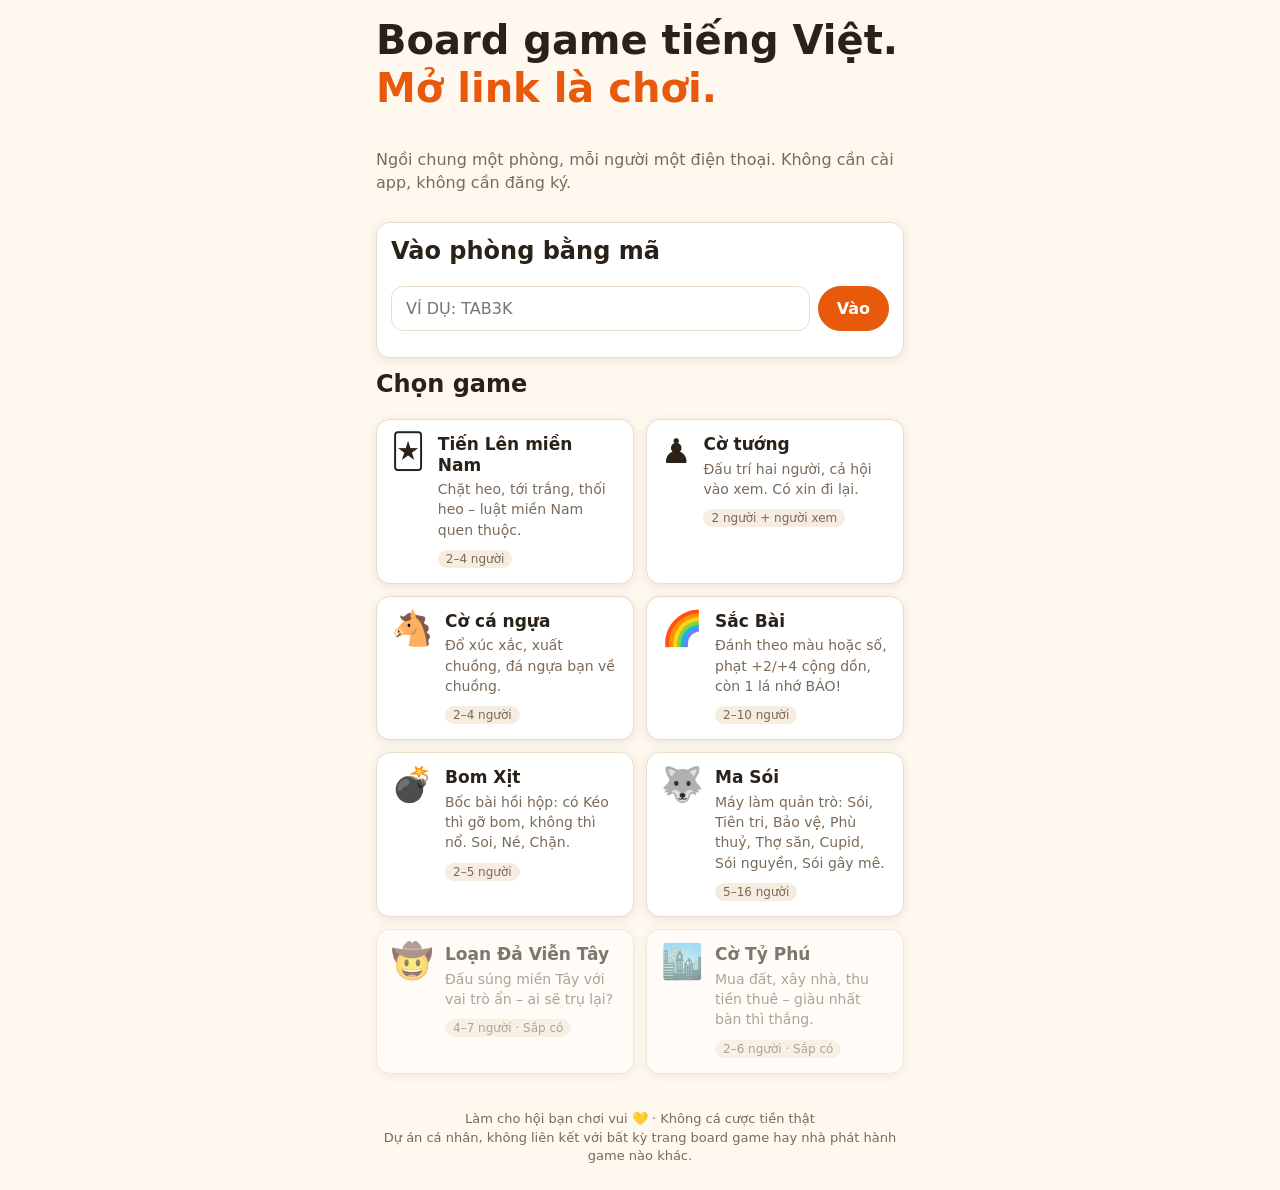
==== index.html @ c7acef63 "Board Game Hội Bạn: 6 game chơi P2P trên điện thoại - Trang chủ, phòng chơi P2P qua PeerJS (mã phòng" ====
<!doctype html>
<html lang="vi">
<head>
<meta charset="utf-8">
<meta name="viewport" content="width=device-width,initial-scale=1,viewport-fit=cover">
<title>Board Game Hội Bạn</title>
<meta name="description" content="Board game tiếng Việt chơi cùng hội bạn trên điện thoại. Mở link là chơi.">
<link rel="icon" href="data:image/svg+xml,<svg xmlns='http://www.w3.org/2000/svg' viewBox='0 0 100 100'><text y='.9em' font-size='90'>🎲</text></svg>">
<link rel="stylesheet" href="shared/ui.css">
<style>
  .hero h1 { font-size: clamp(28px, 8vw, 40px); }
  .hero h1 span { color: var(--accent); }
  .games { display: grid; grid-template-columns: repeat(auto-fill, minmax(240px, 1fr)); gap: 12px; }
  .game { display: flex; gap: 12px; align-items: flex-start; text-decoration: none; color: inherit; }
  .game .ico { font-size: 34px; line-height: 1; }
  .game h3 { margin: 0 0 4px; font-size: 17px; }
  .game p { margin: 0 0 6px; font-size: 14px; }
  .game.soon { opacity: .6; }
  a.game:hover, a.game:focus-visible { border-color: var(--accent); outline: none; }
  footer { text-align: center; font-size: 13px; padding: 24px 0 8px; }
</style>
</head>
<body>
<main class="wrap stack">
  <section class="hero stack">
    <h1>Board game tiếng Việt.<br><span>Mở link là chơi.</span></h1>
    <p class="muted">Ngồi chung một phòng, mỗi người một điện thoại. Không cần cài app, không cần đăng ký.</p>
  </section>

  <section class="card-tile stack" aria-labelledby="join-h">
    <h2 id="join-h">Vào phòng bằng mã</h2>
    <form id="join" class="row" novalidate>
      <input id="code" class="input" style="flex:1;min-width:140px;text-transform:uppercase" maxlength="5" placeholder="Ví dụ: TAB3K" autocomplete="off" aria-label="Mã phòng">
      <button class="btn btn-primary">Vào</button>
    </form>
    <div id="err" class="muted" role="alert"></div>
  </section>

  <h2>Chọn game</h2>
  <section class="games" id="games"></section>

  <footer class="muted">Làm cho hội bạn chơi vui 💛 · Không cá cược tiền thật<br>Dự án cá nhân, không liên kết với bất kỳ trang board game hay nhà phát hành game nào khác.</footer>
</main>
<script>
  // Ký tự đầu của mã phòng = mã game.
  const GAMES = [
    { ico: '🃏', name: 'Tiến Lên miền Nam', desc: 'Chặt heo, tới trắng, thối heo – luật miền Nam quen thuộc.', ppl: '2–4 người', href: 'tienlen/', code: 'T' },
    { ico: '♟️', name: 'Cờ tướng', desc: 'Đấu trí hai người, cả hội vào xem. Có xin đi lại.', ppl: '2 người + người xem', href: 'cotuong/', code: 'X' },
    { ico: '🐴', name: 'Cờ cá ngựa', desc: 'Đổ xúc xắc, xuất chuồng, đá ngựa bạn về chuồng.', ppl: '2–4 người', href: 'cangua/', code: 'N' },
    { ico: '🌈', name: 'Sắc Bài', desc: 'Đánh theo màu hoặc số, phạt +2/+4 cộng dồn, còn 1 lá nhớ BÁO!', ppl: '2–10 người', href: 'sacbai/', code: 'S' },
    { ico: '💣', name: 'Bom Xịt', desc: 'Bốc bài hồi hộp: có Kéo thì gỡ bom, không thì nổ. Soi, Né, Chặn.', ppl: '2–5 người', href: 'bomxit/', code: 'B' },
    { ico: '🐺', name: 'Ma Sói', desc: 'Máy làm quản trò: Sói, Tiên tri, Bảo vệ, Phù thuỷ, Thợ săn, Cupid, Sói nguyền, Sói gây mê.', ppl: '5–16 người', href: 'masoi/', code: 'M' },
    { ico: '🤠', name: 'Loạn Đả Viễn Tây', desc: 'Đấu súng miền Tây với vai trò ẩn – ai sẽ trụ lại?', ppl: '4–7 người' },
    { ico: '🏙️', name: 'Cờ Tỷ Phú', desc: 'Mua đất, xây nhà, thu tiền thuê – giàu nhất bàn thì thắng.', ppl: '2–6 người' },
  ];
  const box = document.getElementById('games');
  for (const g of GAMES) {
    const a = document.createElement(g.href ? 'a' : 'div');
    a.className = 'card-tile game' + (g.href ? '' : ' soon');
    if (g.href) a.href = g.href;
    a.innerHTML = `<span class="ico" aria-hidden="true"></span><div><h3></h3><p class="muted"></p><span class="badge"></span></div>`;
    a.querySelector('.ico').textContent = g.ico;
    a.querySelector('h3').textContent = g.name;
    a.querySelector('p').textContent = g.desc;
    a.querySelector('.badge').textContent = g.href ? g.ppl : g.ppl + ' · Sắp có';
    box.append(a);
  }
  document.getElementById('join').addEventListener('submit', (e) => {
    e.preventDefault();
    const c = document.getElementById('code').value.trim().toUpperCase();
    const g = GAMES.find((x) => x.code && x.code === c[0]);
    if (!/^[A-Z0-9]{5}$/.test(c) || !g) { document.getElementById('err').textContent = 'Mã không đúng.'; return; }
    location.href = g.href + '?phong=' + c;
  });
</script>
</body>
</html>
---- shared/ui.css ----
:root {
  --bg: #fff8ef; --surface: #ffffff; --surface-2: #f6ecdf; --text: #2a2118; --muted: #7a6a5a;
  --line: #eadccb; --accent: #e8590c; --accent-text: #fff; --ok: #2f9e44; --danger: #d6336c;
  --red-suit: #d62828; --felt: #1f6f50; --felt-text: #f1fff7;
  --radius: 14px; --shadow: 0 2px 10px rgb(60 40 20 / .10);
  color-scheme: light;
}
@media (prefers-color-scheme: dark) {
  :root:not([data-theme="light"]) {
    --bg: #17130f; --surface: #221c16; --surface-2: #2c241c; --text: #f3ebe1; --muted: #a8998a;
    --line: #3a3027; --accent: #ff7a2e; --ok: #51cf66; --danger: #f06595; --red-suit: #ff6b6b;
    --felt: #164b37; --shadow: 0 2px 10px rgb(0 0 0 / .4); color-scheme: dark;
  }
}
:root[data-theme="dark"] {
  --bg: #17130f; --surface: #221c16; --surface-2: #2c241c; --text: #f3ebe1; --muted: #a8998a;
  --line: #3a3027; --accent: #ff7a2e; --ok: #51cf66; --danger: #f06595; --red-suit: #ff6b6b;
  --felt: #164b37; --shadow: 0 2px 10px rgb(0 0 0 / .4); color-scheme: dark;
}
* { box-sizing: border-box; }
html, body { margin: 0; }
body {
  background: var(--bg); color: var(--text); min-height: 100dvh;
  font: 16px/1.45 system-ui, -apple-system, "Segoe UI", Roboto, sans-serif;
  -webkit-tap-highlight-color: transparent; overflow-x: hidden;
}
.wrap { max-width: 560px; margin: 0 auto; padding: 16px; }
h1, h2, h3 { line-height: 1.2; margin: 0 0 8px; }
.muted { color: var(--muted); }
.stack { display: flex; flex-direction: column; gap: 12px; }
.row { display: flex; gap: 8px; align-items: center; flex-wrap: wrap; }
.btn {
  min-height: 44px; min-width: 44px; padding: 10px 18px; border-radius: 999px;
  border: 1px solid var(--line); background: var(--surface); color: var(--text);
  font: inherit; font-weight: 600; cursor: pointer;
}
.btn:disabled { opacity: .45; cursor: default; }
.btn-primary { background: var(--accent); border-color: var(--accent); color: var(--accent-text); }
.btn-small { min-height: 36px; padding: 6px 12px; font-size: 14px; }
.input {
  min-height: 44px; padding: 10px 14px; border-radius: 12px; border: 1px solid var(--line);
  background: var(--surface); color: var(--text); font: inherit; width: 100%;
}
.card-tile {
  background: var(--surface); border: 1px solid var(--line); border-radius: var(--radius);
  padding: 14px; box-shadow: var(--shadow);
}
.code-big { font: 800 40px/1 ui-monospace, Menlo, Consolas, monospace; letter-spacing: 6px; }
.dot { display: inline-block; width: 9px; height: 9px; border-radius: 50%; background: var(--muted); }
.dot.on { background: var(--ok); }
.qr svg, .qr img { width: 160px; height: 160px; background: #fff; padding: 6px; border-radius: 10px; }
.toast {
  position: fixed; left: 50%; bottom: 24px; transform: translateX(-50%); z-index: 50;
  background: var(--text); color: var(--bg); padding: 10px 16px; border-radius: 999px; max-width: 90vw;
}
.badge { font-size: 12px; padding: 2px 8px; border-radius: 999px; background: var(--surface-2); color: var(--muted); }
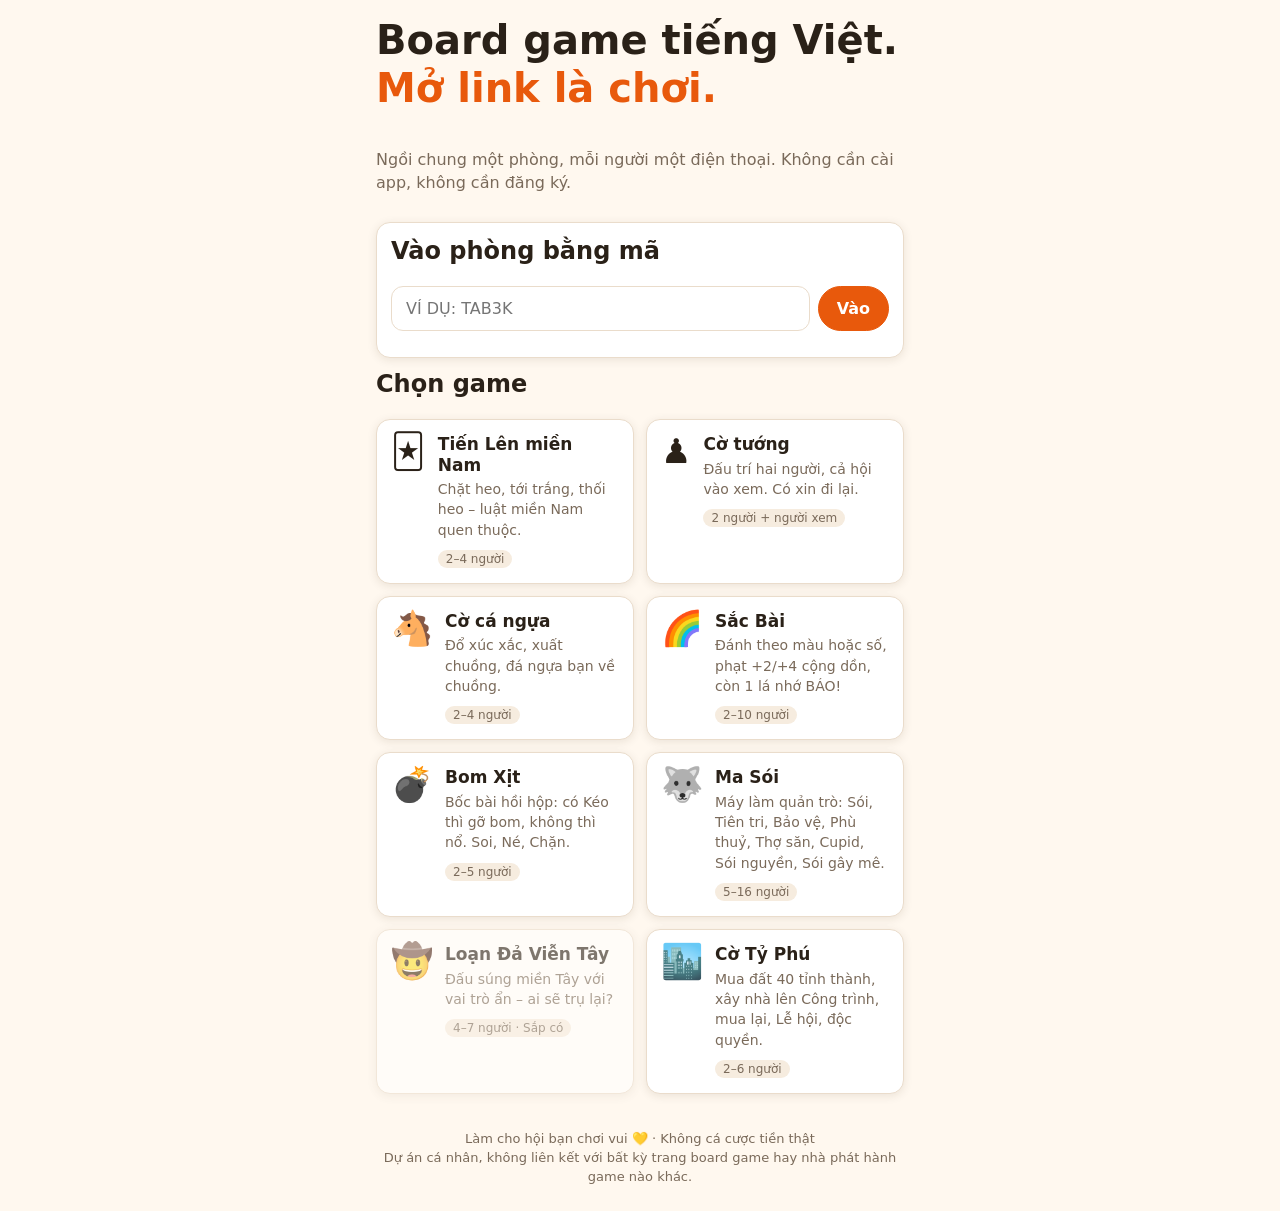
==== commit dfbe17e5: "Thêm Cờ Tỷ Phú: 40 ô tỉnh thành, 3 nhà + Công trình, mua lại, lễ hội - typhu/engine.js: luật đầy đủ " ====
--- a/index.html
+++ b/index.html
@@ -51,7 +51,7 @@
     { ico: '💣', name: 'Bom Xịt', desc: 'Bốc bài hồi hộp: có Kéo thì gỡ bom, không thì nổ. Soi, Né, Chặn.', ppl: '2–5 người', href: 'bomxit/', code: 'B' },
     { ico: '🐺', name: 'Ma Sói', desc: 'Máy làm quản trò: Sói, Tiên tri, Bảo vệ, Phù thuỷ, Thợ săn, Cupid, Sói nguyền, Sói gây mê.', ppl: '5–16 người', href: 'masoi/', code: 'M' },
     { ico: '🤠', name: 'Loạn Đả Viễn Tây', desc: 'Đấu súng miền Tây với vai trò ẩn – ai sẽ trụ lại?', ppl: '4–7 người' },
-    { ico: '🏙️', name: 'Cờ Tỷ Phú', desc: 'Mua đất, xây nhà, thu tiền thuê – giàu nhất bàn thì thắng.', ppl: '2–6 người' },
+    { ico: '🏙️', name: 'Cờ Tỷ Phú', desc: 'Mua đất 40 tỉnh thành, xây nhà lên Công trình, mua lại, Lễ hội, độc quyền.', ppl: '2–6 người', href: 'typhu/', code: 'P' },
   ];
   const box = document.getElementById('games');
   for (const g of GAMES) {
--- a/shared/ui.css
+++ b/shared/ui.css
@@ -54,3 +54,11 @@
   background: var(--text); color: var(--bg); padding: 10px 16px; border-radius: 999px; max-width: 90vw;
 }
 .badge { font-size: 12px; padding: 2px 8px; border-radius: 999px; background: var(--surface-2); color: var(--muted); }
+/* Khung trang game dùng chung */
+.top { display:flex; justify-content:space-between; align-items:center; gap:8px; }
+.top a { color: var(--muted); text-decoration: none; }
+.net { font-size: 13px; }
+.status { font-weight:700; text-align:center; }
+.status.me { color: var(--accent); }
+.scores li { display:flex; justify-content:space-between; padding:4px 0; border-bottom:1px dashed var(--line); }
+.result h2 { color: var(--accent); }
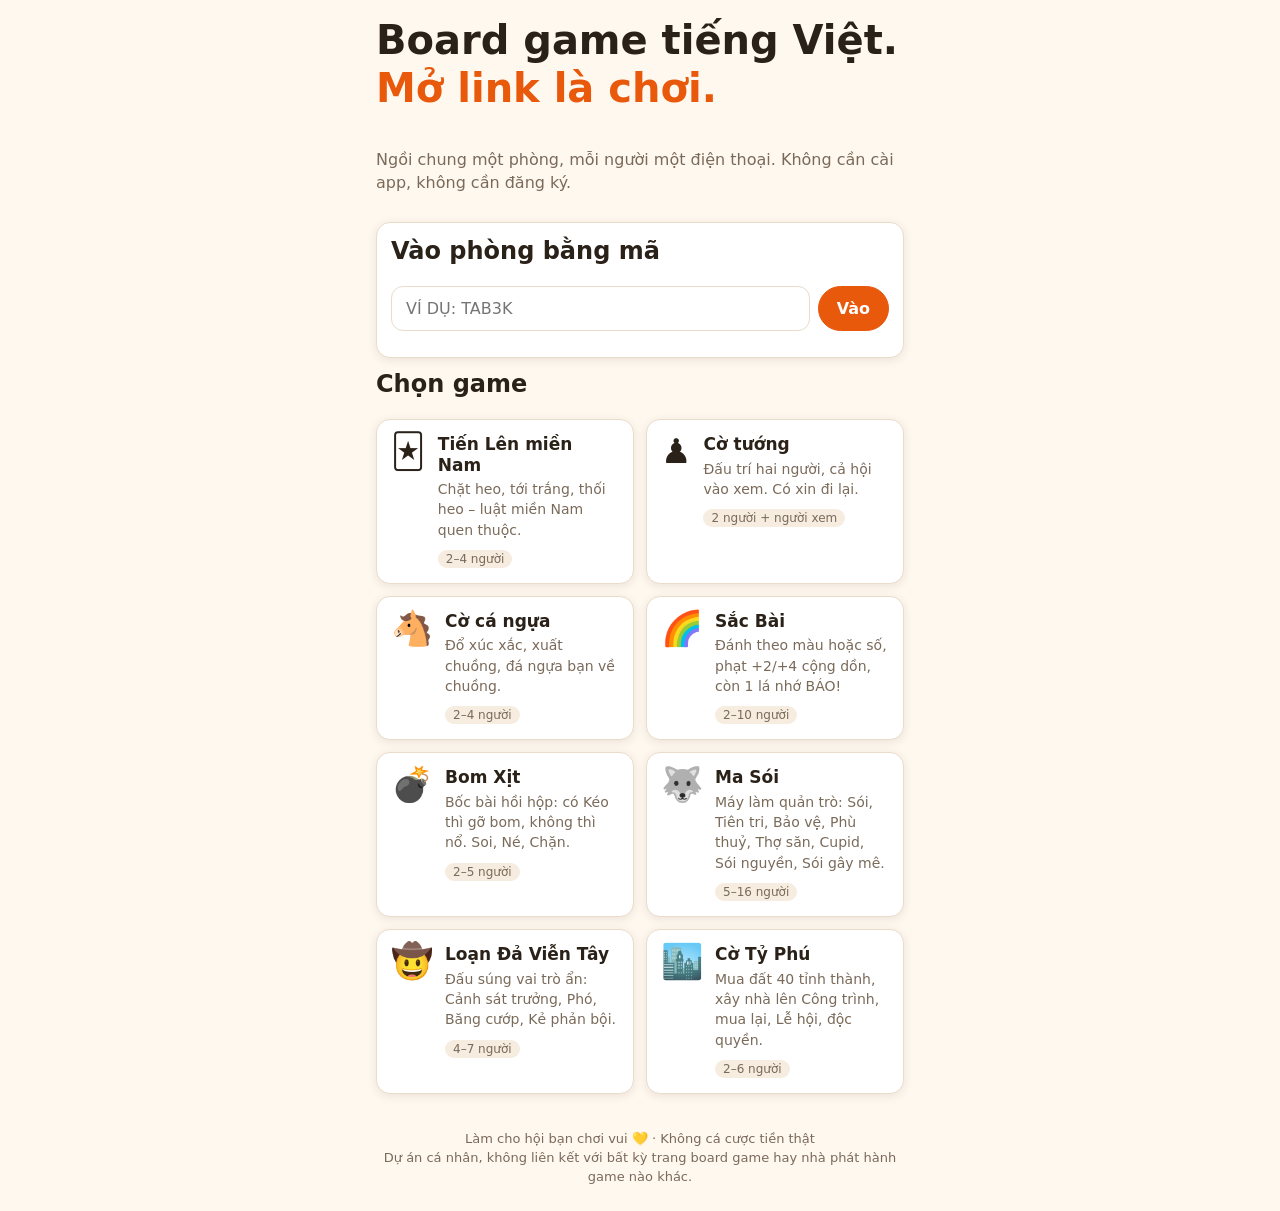
==== commit a401b898: "Thêm Loạn Đả Viễn Tây: đấu súng vai trò ẩn 4–7 người - loanda/engine.js: 4 vai, khoảng cách, 21 loại" ====
--- a/index.html
+++ b/index.html
@@ -50,7 +50,7 @@
     { ico: '🌈', name: 'Sắc Bài', desc: 'Đánh theo màu hoặc số, phạt +2/+4 cộng dồn, còn 1 lá nhớ BÁO!', ppl: '2–10 người', href: 'sacbai/', code: 'S' },
     { ico: '💣', name: 'Bom Xịt', desc: 'Bốc bài hồi hộp: có Kéo thì gỡ bom, không thì nổ. Soi, Né, Chặn.', ppl: '2–5 người', href: 'bomxit/', code: 'B' },
     { ico: '🐺', name: 'Ma Sói', desc: 'Máy làm quản trò: Sói, Tiên tri, Bảo vệ, Phù thuỷ, Thợ săn, Cupid, Sói nguyền, Sói gây mê.', ppl: '5–16 người', href: 'masoi/', code: 'M' },
-    { ico: '🤠', name: 'Loạn Đả Viễn Tây', desc: 'Đấu súng miền Tây với vai trò ẩn – ai sẽ trụ lại?', ppl: '4–7 người' },
+    { ico: '🤠', name: 'Loạn Đả Viễn Tây', desc: 'Đấu súng vai trò ẩn: Cảnh sát trưởng, Phó, Băng cướp, Kẻ phản bội.', ppl: '4–7 người', href: 'loanda/', code: 'W' },
     { ico: '🏙️', name: 'Cờ Tỷ Phú', desc: 'Mua đất 40 tỉnh thành, xây nhà lên Công trình, mua lại, Lễ hội, độc quyền.', ppl: '2–6 người', href: 'typhu/', code: 'P' },
   ];
   const box = document.getElementById('games');
